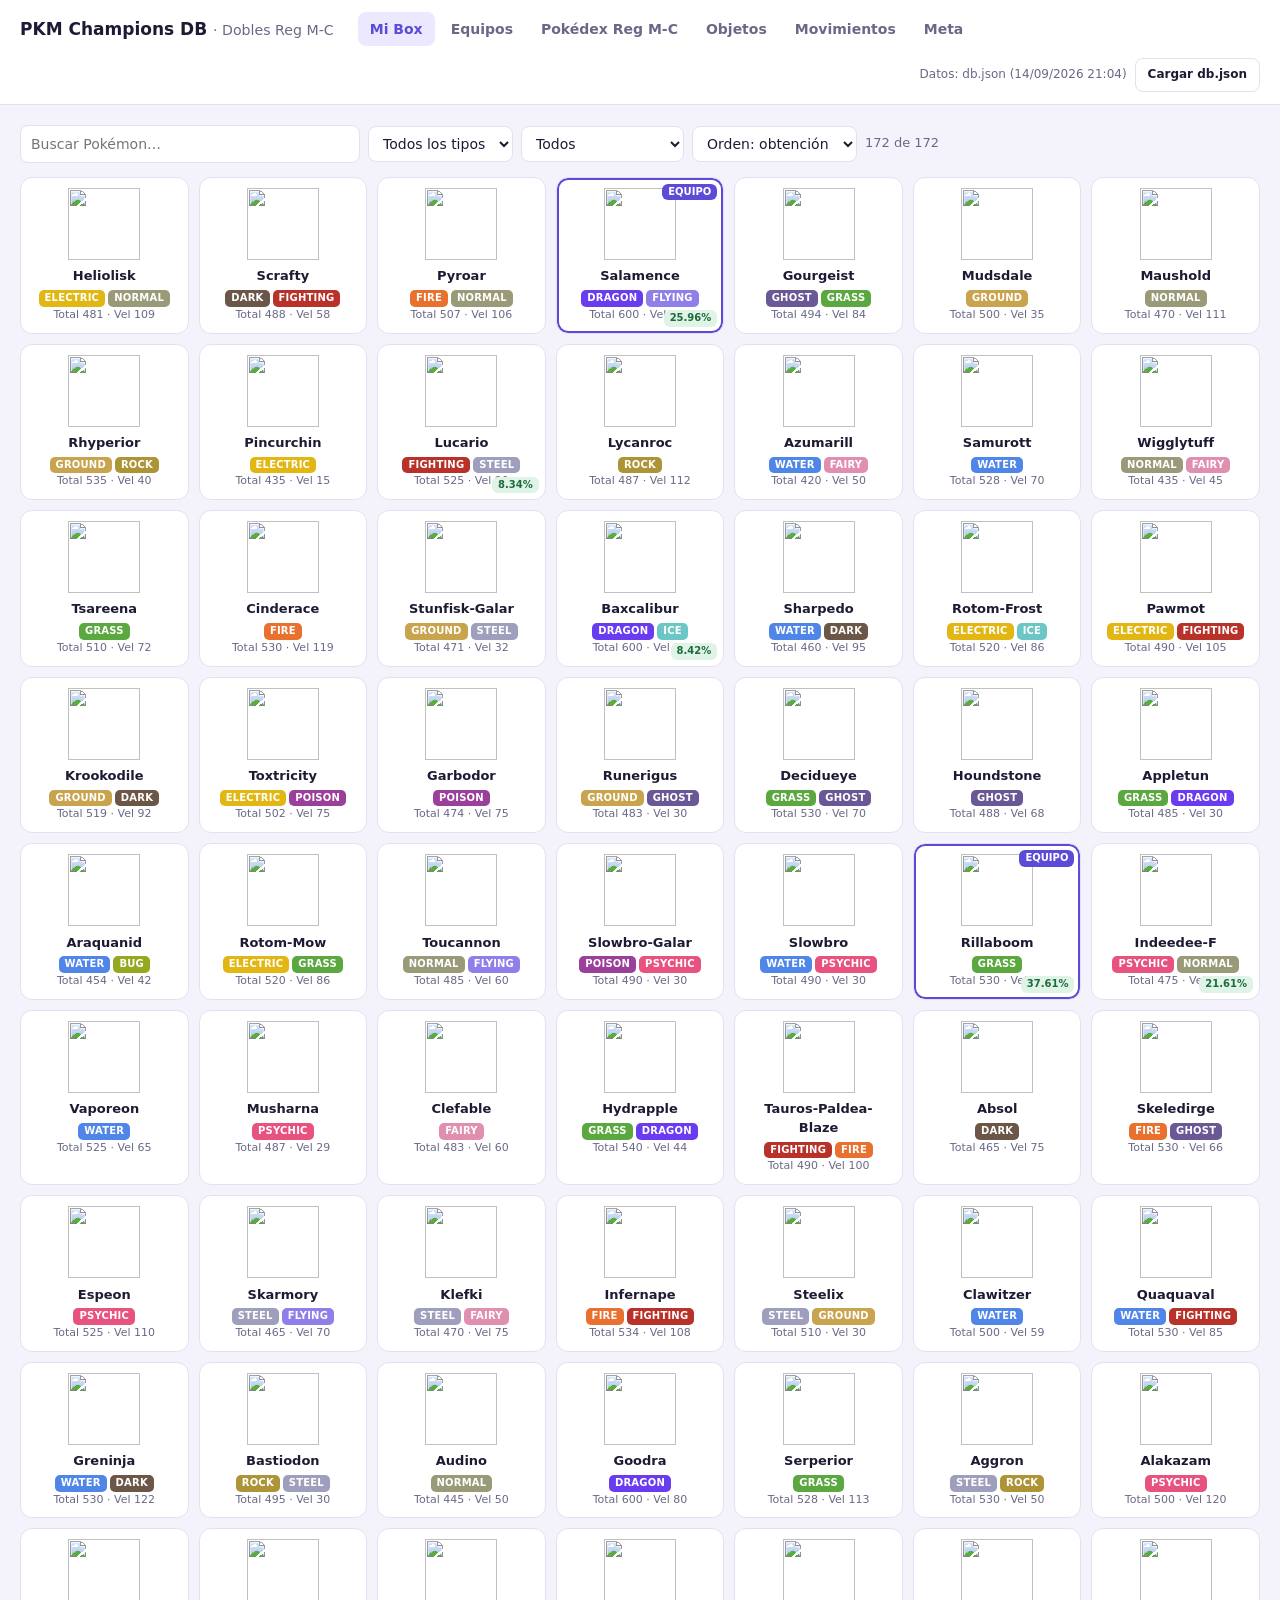
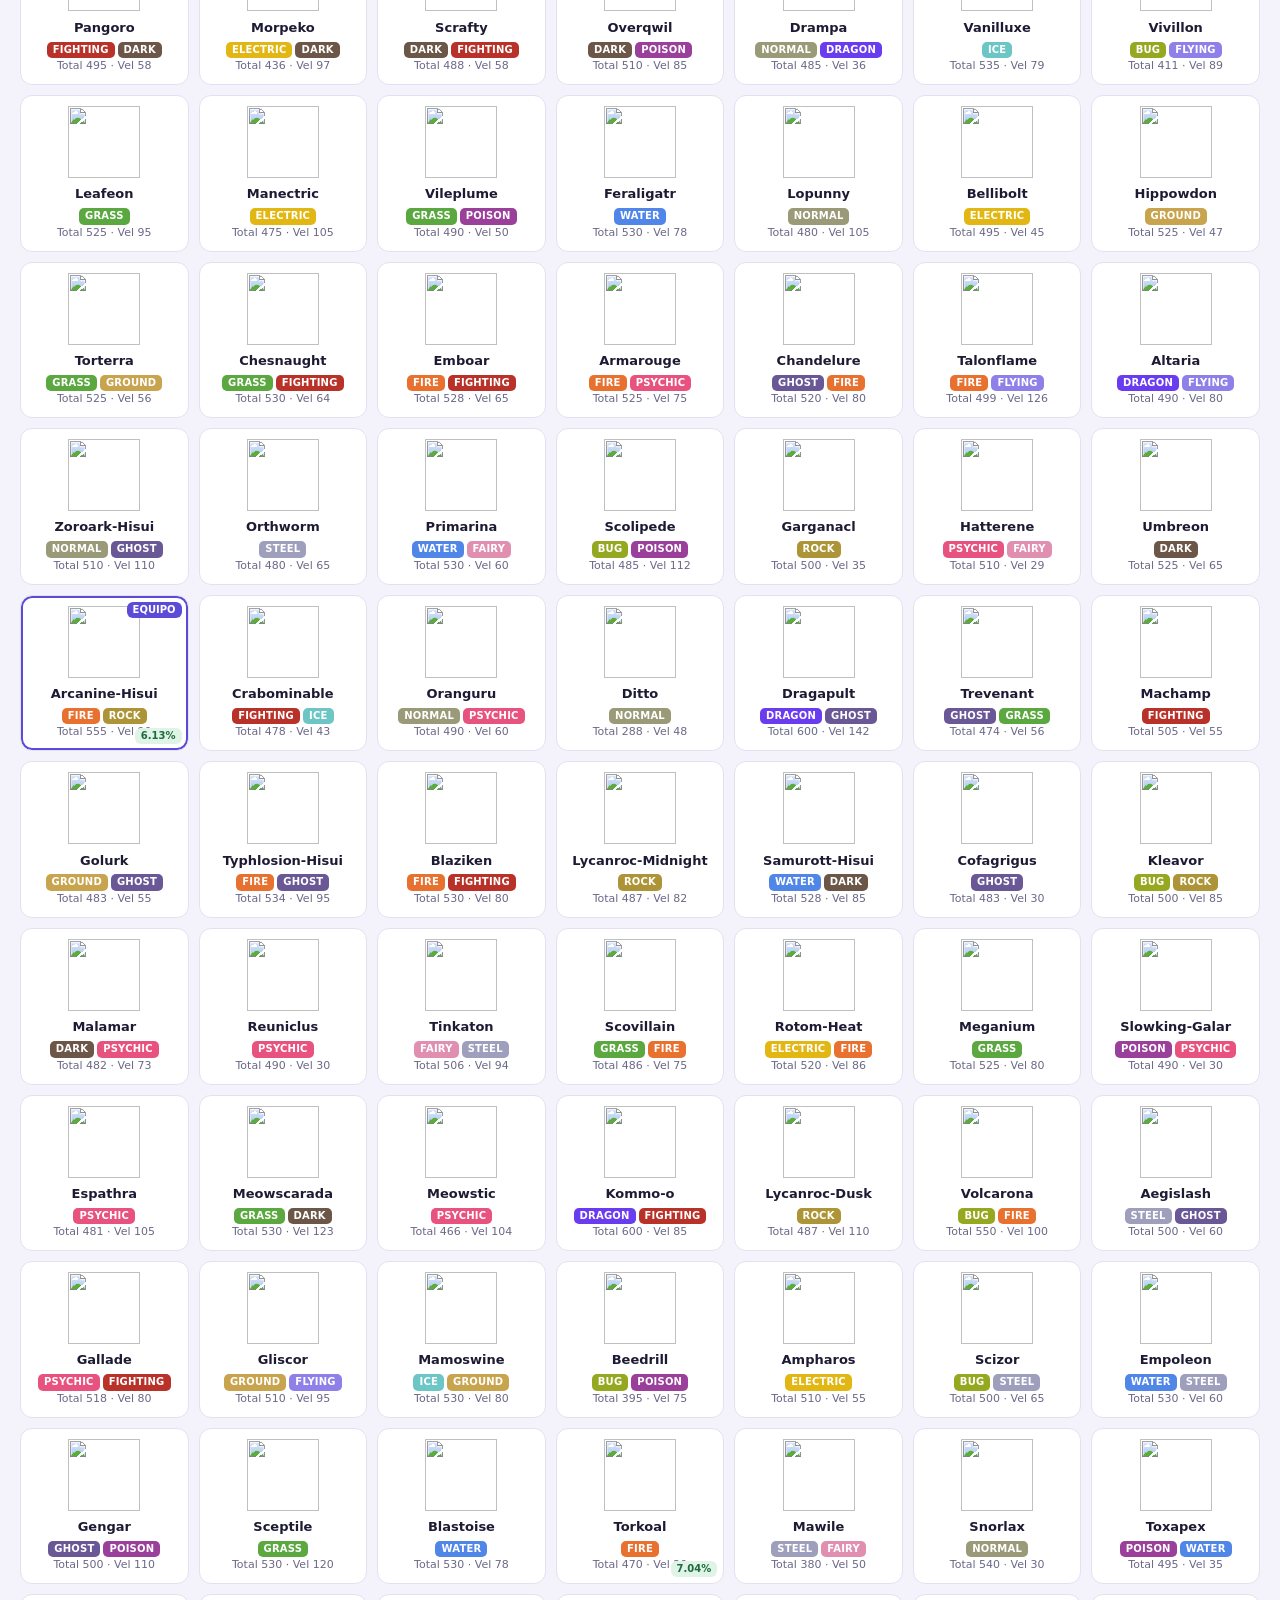
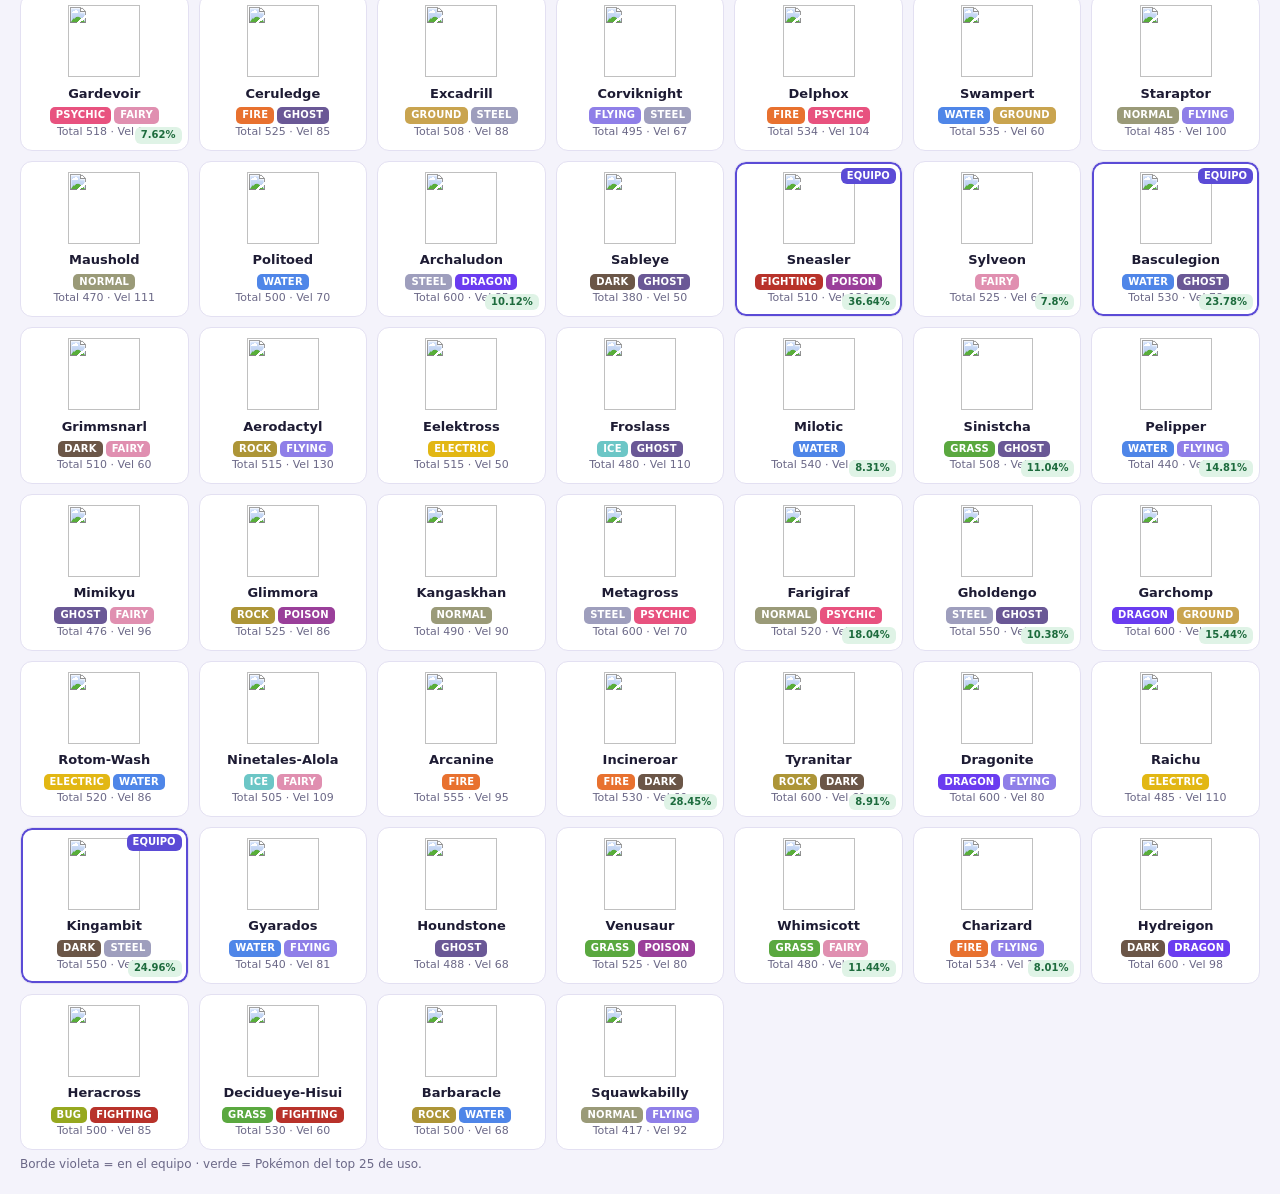
==== index.html @ d97eb6ef "Add index.html for redirection to visor.html" ====
<!doctype html>
  <html lang="es">
  <meta charset="utf-8">
  <title>PKM Champions DB</title>
  <meta http-equiv="refresh" content="0; url=visor.html">
  <link rel="canonical" href="visor.html">
  <p>Redirigiendo a <a href="visor.html">visor.html</a>...</p>
<script>location.replace("visor.html");</script>
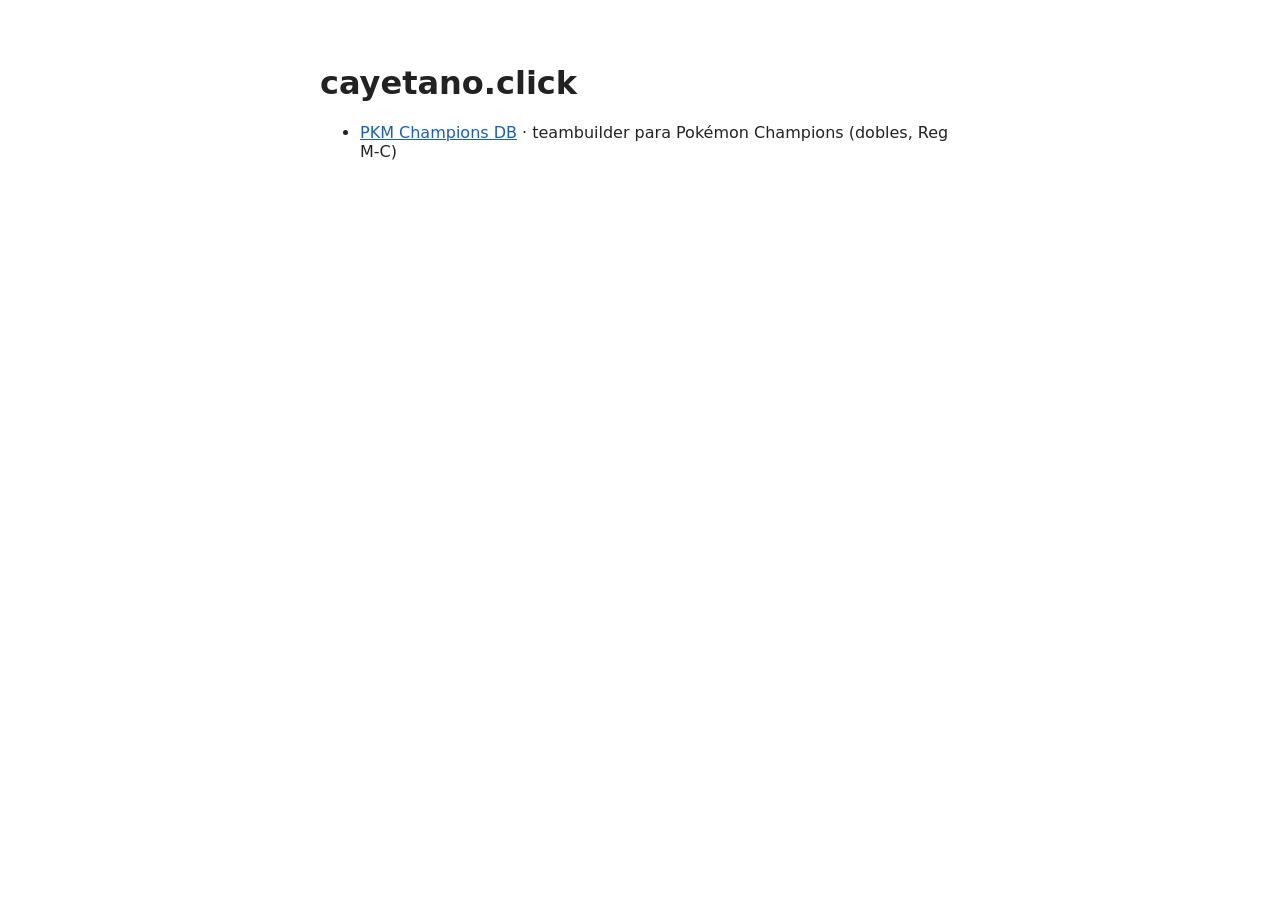
==== commit 4f202464: "Mover el sitio a /pkm para publicarlo en cayetano.click/pkm Todo el visor (visor.html, index.html, d" ====
--- a/index.html
+++ b/index.html
@@ -1,9 +1,13 @@
 <!doctype html>
-  <html lang="es">
-  <meta charset="utf-8">
-  <title>PKM Champions DB</title>
-  <meta http-equiv="refresh" content="0; url=visor.html">
-  <link rel="canonical" href="visor.html">
-  <p>Redirigiendo a <a href="visor.html">visor.html</a>...</p>
-<script>location.replace("visor.html");</script>
-  
+<html lang="es">
+<meta charset="utf-8">
+<meta name="viewport" content="width=device-width, initial-scale=1">
+<title>cayetano.click</title>
+<style>
+  body { font-family: system-ui, sans-serif; max-width: 40rem; margin: 4rem auto; padding: 0 1rem; color: #222; }
+  a { color: #1a5fb4; }
+</style>
+<h1>cayetano.click</h1>
+<ul>
+  <li><a href="pkm/">PKM Champions DB</a> · teambuilder para Pokémon Champions (dobles, Reg M-C)</li>
+</ul>
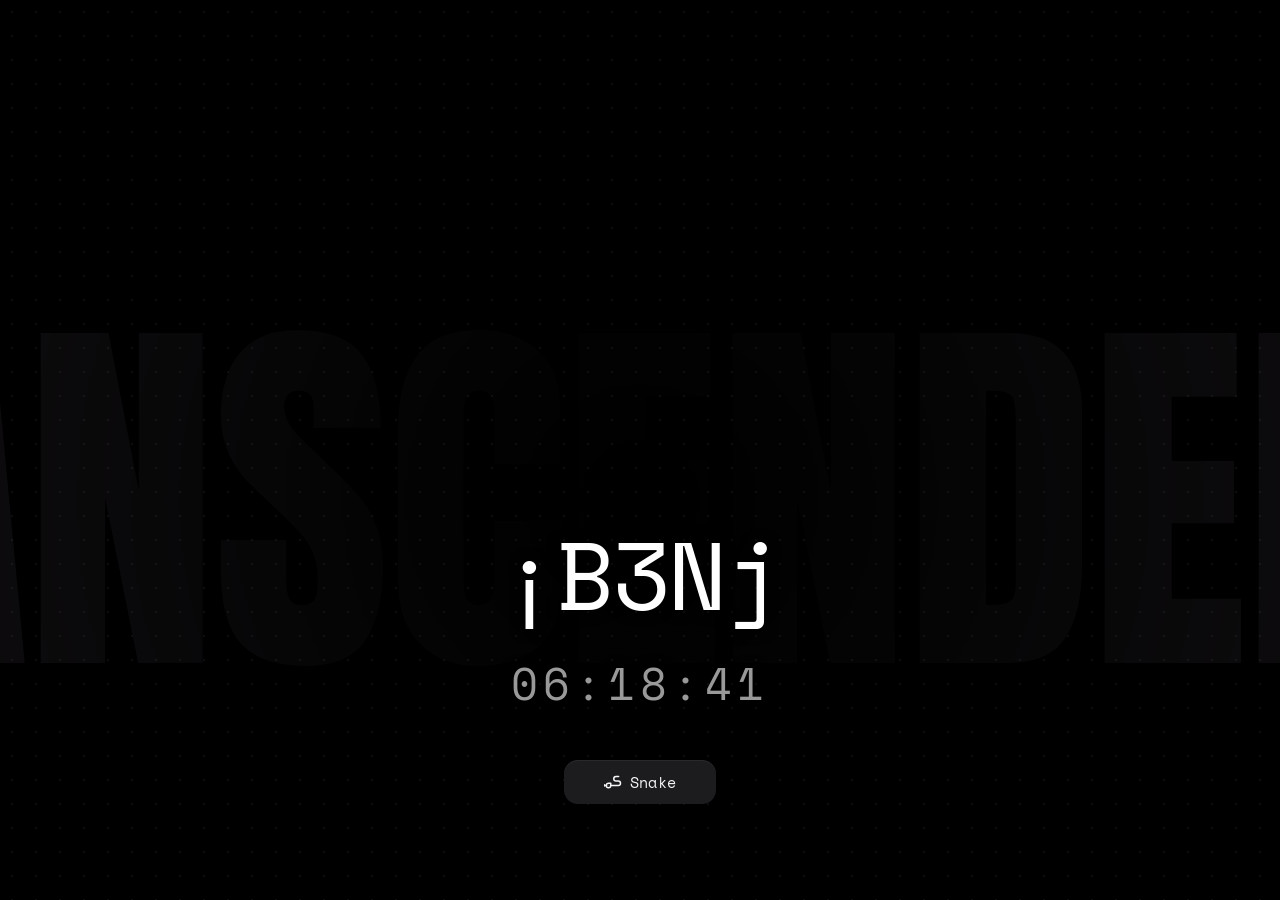
==== commit b331d3b6: "Portada de cayetano.click: hero con saludo, hora y botón a Snake Reemplaza el index.html mínimo por " ====
--- a/index.html
+++ b/index.html
@@ -1,13 +1,631 @@
 <!doctype html>
 <html lang="es">
-<meta charset="utf-8">
-<meta name="viewport" content="width=device-width, initial-scale=1">
-<title>cayetano.click</title>
-<style>
-  body { font-family: system-ui, sans-serif; max-width: 40rem; margin: 4rem auto; padding: 0 1rem; color: #222; }
-  a { color: #1a5fb4; }
-</style>
-<h1>cayetano.click</h1>
-<ul>
-  <li><a href="pkm/">PKM Champions DB</a> · teambuilder para Pokémon Champions (dobles, Reg M-C)</li>
-</ul>
+<head>
+  <meta charset="utf-8">
+  <meta name="viewport" content="width=device-width, initial-scale=1">
+  <title>SynapseX</title>
+  <meta name="description" content="Saludo según la hora local sobre el hero de SynapseX.">
+  <link rel="preconnect" href="https://fonts.googleapis.com">
+  <link rel="preconnect" href="https://fonts.gstatic.com" crossorigin>
+  <link href="https://fonts.googleapis.com/css2?family=Anton+SC&family=Space+Mono:ital,wght@0,400;0,700;1,400;1,700&display=swap" rel="stylesheet">
+  <style>
+    * { margin: 0; padding: 0; box-sizing: border-box; }
+
+    html, body {
+      background: #000;
+      color: #fff;
+      font-family: "Space Mono", monospace;
+      -webkit-font-smoothing: antialiased;
+      -moz-osx-font-smoothing: grayscale;
+      overflow: hidden;
+    }
+
+    /* ---------- Hero ---------- */
+    .hero {
+      position: relative;
+      height: 100vh;
+      height: 100dvh;
+      display: flex;
+      flex-direction: column;
+      padding: 80px 16px 48px;
+      overflow: hidden;
+      background: #000;
+    }
+    @media (min-width: 640px) { .hero { padding: 96px 24px 72px; } }
+    @media (min-width: 768px) { .hero { padding: 96px 32px 96px; } }
+
+    .hero__video {
+      position: absolute;
+      inset: 0;
+      width: 100%;
+      height: 100%;
+      object-fit: cover;
+      z-index: 0;
+      pointer-events: none;
+    }
+
+    /* Sombra inferior para que el texto se lea sobre las zonas claras del video */
+    .hero__shade {
+      position: absolute;
+      inset: 0;
+      background: linear-gradient(to top, rgba(0,0,0,0.82) 0%, rgba(0,0,0,0.4) 38%, rgba(0,0,0,0) 68%);
+      pointer-events: none;
+      z-index: 1;
+    }
+    @media (max-width: 767px) {
+      .hero__shade {
+        background: linear-gradient(to top, rgba(0,0,0,0.94) 0%, rgba(0,0,0,0.75) 40%, rgba(0,0,0,0) 78%);
+      }
+    }
+
+    .hero__grid {
+      position: absolute;
+      inset: 0;
+      background-image: radial-gradient(#ffffff 1px, transparent 1px);
+      background-size: 24px 24px;
+      opacity: 0.05;
+      pointer-events: none;
+      z-index: 1;
+    }
+
+    .hero__mark {
+      position: absolute;
+      left: 50%;
+      top: 50%;
+      transform: translate(-50%, calc(-50% + 50px));
+      font-family: "Anton SC", sans-serif;
+      font-size: clamp(120px, 30vw, 521px);
+      line-height: 1;
+      text-transform: uppercase;
+      letter-spacing: -4px;
+      white-space: nowrap;
+      opacity: 0.10;
+      background: radial-gradient(circle, rgba(142,127,148,0) 0%, #8E7F94 70%);
+      -webkit-background-clip: text;
+      background-clip: text;
+      color: transparent;
+      -webkit-text-fill-color: transparent;
+      pointer-events: none;
+      user-select: none;
+      z-index: 1;
+    }
+
+    /* Todo el contenido entra con un fade de 1s, 800ms después de cargar */
+    .hero__content {
+      position: relative;
+      z-index: 2;
+      display: flex;
+      flex-direction: column;
+      align-items: center;
+      justify-content: flex-end;
+      flex: 1;
+      text-align: center;
+      opacity: 0;
+      transition: opacity 1s ease;
+      text-shadow: 0 1px 14px rgba(0,0,0,0.6);
+    }
+    .hero.is-in .hero__content { opacity: 1; }
+
+    .hero__greet {
+      font-weight: 400;
+      line-height: 0.95;
+      letter-spacing: -0.03em;
+      font-size: clamp(34px, 8vw, 96px);
+      color: #fff;
+      white-space: nowrap;
+      min-height: 0.95em;
+    }
+
+    .hero__time,
+    .hero__cta {
+      opacity: 0;
+      transform: translateY(25px);
+      transition: opacity 0.9s cubic-bezier(0.215, 0.610, 0.355, 1.000) 0.2s,
+                  transform 0.9s cubic-bezier(0.215, 0.610, 0.355, 1.000) 0.2s;
+    }
+    .hero__cta { transition-delay: 0.45s; }
+    .hero.is-in .hero__time,
+    .hero.is-in .hero__cta { opacity: 1; transform: none; }
+
+    .hero__time {
+      margin-top: 24px;
+      font-size: clamp(22px, 4.5vw, 44px);
+      letter-spacing: 0.12em;
+      color: rgba(255,255,255,0.6);
+      font-variant-numeric: tabular-nums;
+    }
+    @media (min-width: 640px) { .hero__time { margin-top: 32px; } }
+
+    .hero__cta { margin-top: 36px; text-shadow: none; }
+    @media (min-width: 640px) { .hero__cta { margin-top: 44px; } }
+
+    @media (prefers-reduced-motion: reduce) {
+      .hero__content, .hero__time, .hero__cta { transition: none; }
+    }
+
+    /* ---------- HoldButton (port a CSS puro de React Bits) ---------- */
+    .hold-button {
+      --hb-radius: 14px;
+      --hb-bg: #27272a;
+      --hb-fill: #5227ff;
+      --hb-text: #f5f5f5;
+      --hb-fill-text: #ffffff;
+      --hb-hold: 2000ms;
+      --hb-release: 200ms;
+      --hb-press: 0.97;
+      --hb-wave: 6px;
+      --hb-w: 0px;
+      --hb-h: 0px;
+      --hb-cycles: 2;
+      --hb-p: 0;
+      --hb-ease-out: cubic-bezier(0.23, 1, 0.32, 1);
+      --hb-shadow: inset 0 1px 0 rgba(255, 255, 255, 0.06);
+      --hb-glow:
+        inset 0 1px 0 rgba(255, 255, 255, 0.06), 0 10px 32px -6px color-mix(in srgb, var(--hb-fill) 70%, transparent);
+
+      position: relative;
+      display: inline-grid;
+      place-items: center;
+      isolation: isolate;
+      margin: 0;
+      border: 0;
+      border-radius: var(--hb-radius);
+      background: var(--hb-bg);
+      color: var(--hb-text);
+      font-family: inherit;
+      font-weight: 500;
+      letter-spacing: 0.01em;
+      line-height: 1;
+      box-shadow: var(--hb-shadow);
+      cursor: pointer;
+      outline: none;
+      user-select: none;
+      -webkit-user-select: none;
+      -webkit-touch-callout: none;
+      -webkit-tap-highlight-color: transparent;
+      touch-action: manipulation;
+      transition:
+        transform 160ms var(--hb-ease-out),
+        background-color 160ms ease,
+        box-shadow var(--hb-release) var(--hb-ease-out);
+    }
+
+    .hold-button--sm { height: 36px; padding: 0 16px; font-size: 13px; }
+    .hold-button--md { height: 44px; padding: 0 22px; font-size: 15px; }
+    .hold-button--lg { height: 52px; padding: 0 28px; font-size: 17px; }
+
+    @media (hover: hover) and (pointer: fine) {
+      .hold-button:not(:disabled):hover {
+        background: color-mix(in srgb, var(--hb-bg) 92%, #fff);
+      }
+    }
+
+    .hold-button[data-phase='holding'][data-input='pointer'] {
+      transform: scale(var(--hb-press));
+    }
+
+    .hold-button[data-glow='true'][data-phase='holding'],
+    .hold-button[data-glow='true'][data-phase='done'] {
+      box-shadow: var(--hb-glow);
+    }
+
+    .hold-button[data-glow='true'][data-phase='holding'] {
+      transition:
+        transform 160ms var(--hb-ease-out),
+        background-color 160ms ease,
+        box-shadow var(--hb-hold) linear;
+    }
+
+    .hold-button:focus-visible {
+      outline: 2px solid var(--hb-fill);
+      outline-offset: 3px;
+    }
+
+    .hold-button:disabled { opacity: 0.5; cursor: default; pointer-events: none; }
+
+    .hold-button__pulse {
+      position: absolute;
+      inset: 0;
+      z-index: 0;
+      border-radius: var(--hb-radius);
+      pointer-events: none;
+      opacity: 0;
+    }
+
+    .hold-button[data-glow='true'][data-phase='done'] .hold-button__pulse {
+      animation: hb-pulse 600ms var(--hb-ease-out) forwards;
+    }
+
+    @keyframes hb-pulse {
+      from { opacity: 1; box-shadow: 0 0 0 0 color-mix(in srgb, var(--hb-fill) 55%, transparent); }
+      to   { opacity: 0; box-shadow: 0 0 0 14px color-mix(in srgb, var(--hb-fill) 0%, transparent); }
+    }
+
+    .hold-button__label {
+      position: relative;
+      z-index: 2;
+      display: grid;
+      place-items: center;
+    }
+
+    .hold-button__label > span {
+      grid-area: 1 / 1;
+      display: inline-flex;
+      align-items: center;
+      gap: 8px;
+      white-space: nowrap;
+      transition: opacity 200ms ease, filter 200ms ease;
+    }
+
+    .hold-button__icon { display: inline-flex; flex: none; }
+    .hold-button__icon > svg { display: block; }
+
+    .hold-button__done { opacity: 0; filter: blur(2px); }
+    .hold-button[data-phase='done'] .hold-button__idle { opacity: 0; filter: blur(2px); }
+    .hold-button[data-phase='done'] .hold-button__done { opacity: 1; filter: blur(0); }
+
+    .hold-button__clip {
+      position: absolute;
+      inset: 0;
+      z-index: 3;
+      clip-path: inset(0 round var(--hb-radius));
+      pointer-events: none;
+    }
+
+    .hold-button__fill {
+      position: absolute;
+      inset: 0;
+      display: grid;
+      place-items: center;
+      background: var(--hb-fill);
+      color: var(--hb-fill-text);
+      clip-path: inset(
+        0 calc((1 - var(--hb-p)) * (100% + 0.75 * var(--hb-wave)) - var(--hb-p) * 0.25 * var(--hb-wave)) 0 0
+      );
+    }
+
+    .hold-button[data-direction='up'] .hold-button__fill {
+      clip-path: inset(
+        calc((1 - var(--hb-p)) * (100% + 0.75 * var(--hb-wave)) - var(--hb-p) * 0.25 * var(--hb-wave)) 0 0 0
+      );
+    }
+
+    .hold-button__crest {
+      position: absolute;
+      inset: 0;
+      display: grid;
+      place-items: center;
+      background: var(--hb-fill);
+      color: var(--hb-fill-text);
+      -webkit-mask-image: url("data:image/svg+xml,%3Csvg xmlns='http://www.w3.org/2000/svg' width='20' height='200' viewBox='0 0 20 200' preserveAspectRatio='none'%3E%3Cpath d='M0 0H10C18 8 18 25.3 10 33.3S2 58.7 10 66.7S18 92 10 100S2 125.3 10 133.3S18 158.7 10 166.7S2 192 10 200H0Z'/%3E%3C/svg%3E");
+      mask-image: url("data:image/svg+xml,%3Csvg xmlns='http://www.w3.org/2000/svg' width='20' height='200' viewBox='0 0 20 200' preserveAspectRatio='none'%3E%3Cpath d='M0 0H10C18 8 18 25.3 10 33.3S2 58.7 10 66.7S18 92 10 100S2 125.3 10 133.3S18 158.7 10 166.7S2 192 10 200H0Z'/%3E%3C/svg%3E");
+      -webkit-mask-repeat: repeat-y;
+      mask-repeat: repeat-y;
+      -webkit-mask-size: var(--hb-wave) calc(var(--hb-h) * 2);
+      mask-size: var(--hb-wave) calc(var(--hb-h) * 2);
+      -webkit-mask-position-x: calc(-1 * var(--hb-wave) + var(--hb-p) * (var(--hb-w) + var(--hb-wave)));
+      mask-position-x: calc(-1 * var(--hb-wave) + var(--hb-p) * (var(--hb-w) + var(--hb-wave)));
+      -webkit-mask-position-y: calc(-1 * var(--hb-p) * var(--hb-cycles) * var(--hb-h));
+      mask-position-y: calc(-1 * var(--hb-p) * var(--hb-cycles) * var(--hb-h));
+    }
+
+    .hold-button[data-direction='up'] .hold-button__crest {
+      -webkit-mask-image: url("data:image/svg+xml,%3Csvg xmlns='http://www.w3.org/2000/svg' width='200' height='20' viewBox='0 0 200 20' preserveAspectRatio='none'%3E%3Cpath d='M0 20V10C12 2 38 2 50 10S88 18 100 10S138 2 150 10S188 18 200 10V20Z'/%3E%3C/svg%3E");
+      mask-image: url("data:image/svg+xml,%3Csvg xmlns='http://www.w3.org/2000/svg' width='200' height='20' viewBox='0 0 200 20' preserveAspectRatio='none'%3E%3Cpath d='M0 20V10C12 2 38 2 50 10S88 18 100 10S138 2 150 10S188 18 200 10V20Z'/%3E%3C/svg%3E");
+      -webkit-mask-repeat: repeat-x;
+      mask-repeat: repeat-x;
+      -webkit-mask-size: calc(var(--hb-w) * 2) var(--hb-wave);
+      mask-size: calc(var(--hb-w) * 2) var(--hb-wave);
+      -webkit-mask-position-x: calc(-1 * var(--hb-p) * var(--hb-cycles) * var(--hb-w));
+      mask-position-x: calc(-1 * var(--hb-p) * var(--hb-cycles) * var(--hb-w));
+      -webkit-mask-position-y: calc(var(--hb-h) - var(--hb-p) * (var(--hb-h) + var(--hb-wave)));
+      mask-position-y: calc(var(--hb-h) - var(--hb-p) * (var(--hb-h) + var(--hb-wave)));
+    }
+
+    .hold-button__label--fill { z-index: auto; }
+
+    .hold-button__sr {
+      position: absolute;
+      width: 1px;
+      height: 1px;
+      overflow: hidden;
+      clip-path: inset(50%);
+      white-space: nowrap;
+    }
+
+    @media (prefers-contrast: more) {
+      .hold-button { outline: 1px solid var(--hb-text); }
+    }
+
+    @media (prefers-reduced-motion: reduce) {
+      .hold-button {
+        transition: background-color 160ms ease, box-shadow var(--hb-release) ease;
+        transform: none !important;
+      }
+      .hold-button__fill,
+      .hold-button[data-direction='up'] .hold-button__fill {
+        clip-path: inset(0);
+        opacity: 0;
+        transition: opacity var(--hb-release) ease;
+      }
+      .hold-button__crest { display: none; }
+      .hold-button[data-phase='holding'] .hold-button__fill,
+      .hold-button[data-phase='done'] .hold-button__fill {
+        opacity: 1;
+        transition: opacity var(--hb-hold) linear;
+      }
+      .hold-button__pulse { animation: none !important; }
+      .hold-button__label > span { transition: opacity 200ms ease; filter: none !important; }
+    }
+  </style>
+</head>
+<body>
+  <section class="hero" id="hero">
+    <video class="hero__video" id="heroVideo" muted playsinline preload="auto"
+      src="https://d8j0ntlcm91z4.cloudfront.net/user_38xzZboKViGWJOttwIXH07lWA1P/hf_20260622_083515_290e5a10-0b95-41af-a5e2-32b6389baa4d.mp4"></video>
+
+    <div class="hero__shade" aria-hidden="true"></div>
+    <div class="hero__grid" aria-hidden="true"></div>
+    <div class="hero__mark" aria-hidden="true">Transcendence</div>
+
+    <div class="hero__content">
+      <h1 class="hero__greet" id="greeting" aria-live="polite">&nbsp;</h1>
+      <time class="hero__time" id="clock"></time>
+      <div class="hero__cta">
+        <button type="button" id="snakeButton" class="hold-button hold-button--md"
+          data-phase="idle" data-direction="right" data-glow="true" aria-describedby="snakeHint"
+          style="--hb-radius:14px; --hb-bg:#1c1c1f; --hb-fill:#166534; --hb-text:#f5f5f5; --hb-fill-text:#ffffff; --hb-hold:2000ms; --hb-cycles:1.8182; --hb-release:200ms; --hb-press:0.97; --hb-wave:6px;">
+          <span class="hold-button__pulse" aria-hidden="true"></span>
+          <span class="hold-button__label" data-labels></span>
+          <span class="hold-button__clip" aria-hidden="true">
+            <span class="hold-button__fill"><span class="hold-button__label hold-button__label--fill" data-labels></span></span>
+            <span class="hold-button__crest" aria-hidden="true"><span class="hold-button__label hold-button__label--fill" data-labels></span></span>
+          </span>
+          <span id="snakeHint" class="hold-button__sr">Mantené presionado 2 segundos para abrir Snake</span>
+        </button>
+      </div>
+    </div>
+  </section>
+
+  <script>
+    /* ====== A dónde manda el botón ====== */
+    var SNAKE_URL = 'https://script.google.com/macros/s/REEMPLAZAR_POR_EL_ID_DEL_DEPLOY/exec';
+
+    (function () {
+      var reduceMotion = window.matchMedia && window.matchMedia('(prefers-reduced-motion: reduce)').matches;
+
+      /* ---------- Saludo según la hora local ---------- */
+      function buildGreeting() {
+        var h = new Date().getHours();
+        if (h >= 6 && h < 12) return '¡Buenos días!';
+        if (h >= 12 && h < 20) return '¡Buenas tardes!';
+        return '¡Buenas noches!';
+      }
+
+      /* ---------- Reloj ---------- */
+      var clockEl = document.getElementById('clock');
+      function pad(n) { return (n < 10 ? '0' : '') + n; }
+      function tick() {
+        var d = new Date();
+        var hhmm = pad(d.getHours()) + ':' + pad(d.getMinutes());
+        clockEl.textContent = hhmm + ':' + pad(d.getSeconds());
+        clockEl.setAttribute('datetime', hhmm);
+      }
+      tick();
+      setInterval(tick, 1000);
+
+      /* ---------- ScrambleIn: revela de izquierda a derecha ---------- */
+      var CHARS = 'ABCDEFGHIJKLMNOPQRSTUVWXYZabcdefghijklmnopqrstuvwxyz0123456789!@#$%^&*()_+~|}{[]:;?><';
+      function randomChar() { return CHARS.charAt(Math.floor(Math.random() * CHARS.length)); }
+
+      function scrambleIn(el, text, delay) {
+        el.textContent = ' ';
+        if (reduceMotion) { el.textContent = text; return; }
+        setTimeout(function () {
+          var reveal = 0;
+          var timer = setInterval(function () {
+            reveal += 0.5;
+            var cursor = Math.floor(reveal);
+            if (cursor >= text.length) {
+              el.textContent = text;
+              clearInterval(timer);
+              return;
+            }
+            var out = '';
+            for (var i = 0; i < text.length; i++) {
+              var c = text.charAt(i);
+              if (c === ' ') out += ' ';
+              else if (i < cursor) out += c;
+              else if (i < cursor + 3) out += randomChar();
+            }
+            el.textContent = out || ' ';
+          }, 25);
+        }, delay);
+      }
+
+      /* ---------- Video scrubeado con el movimiento horizontal ---------- */
+      var video = document.getElementById('heroVideo');
+      var SENSITIVITY = 0.8;
+      var target = 0, seeking = false, lastX = null;
+
+      function clamp(t) {
+        var max = Math.max(0, (video.duration || 0) - 0.05);
+        return Math.min(max, Math.max(0, t));
+      }
+      function seek() {
+        if (seeking || !isFinite(video.duration)) return;
+        var t = clamp(target);
+        if (Math.abs(video.currentTime - t) < 0.01) return;
+        seeking = true;
+        video.currentTime = t;
+      }
+      video.addEventListener('seeked', function () { seeking = false; seek(); });
+      video.addEventListener('loadedmetadata', function () { video.pause(); video.currentTime = 0; });
+      video.addEventListener('play', function () { video.pause(); });
+
+      function onMove(x) {
+        if (lastX !== null && isFinite(video.duration)) {
+          var dx = x - lastX;
+          target = clamp(target + (dx / window.innerWidth) * video.duration * SENSITIVITY);
+          seek();
+        }
+        lastX = x;
+      }
+      window.addEventListener('mousemove', function (e) { onMove(e.clientX); });
+      document.addEventListener('mouseleave', function () { lastX = null; });
+      window.addEventListener('touchmove', function (e) { onMove(e.touches[0].clientX); }, { passive: true });
+      window.addEventListener('touchend', function () { lastX = null; });
+
+      /* ---------- Entrada: 800ms de espera, luego fade + scramble ---------- */
+      var hero = document.getElementById('hero');
+      var greetingEl = document.getElementById('greeting');
+
+      setTimeout(function () {
+        hero.classList.add('is-in');
+        scrambleIn(greetingEl, buildGreeting(), 200);
+      }, 800);
+
+      /* Si la pestaña queda abierta, el saludo cambia con la franja horaria */
+      setInterval(function () {
+        var g = buildGreeting();
+        if (hero.classList.contains('is-in') && greetingEl.textContent !== g) scrambleIn(greetingEl, g, 0);
+      }, 60000);
+
+      /* ---------- HoldButton: mantener presionado para ir a Snake ---------- */
+      var SNAKE_ICON =
+        '<svg viewBox="0 0 24 24" width="18" height="18" fill="none" stroke="currentColor" stroke-width="2" stroke-linecap="round" stroke-linejoin="round" aria-hidden="true">' +
+        '<path d="M19.5 4.5h-3.5a3 3 0 0 0 0 6h3a3 3 0 0 1 0 6H9"/>' +
+        '<path d="M9 16.5a3 3 0 0 1-3 3 3 3 0 0 1-3-3 3 3 0 0 1 3-3h3z"/>' +
+        '<circle cx="5.2" cy="15.9" r="0.6" fill="currentColor" stroke="none"/>' +
+        '<path d="M3 16.5H1.2M1.2 16.5l-0.8-0.7M1.2 16.5l-0.8 0.7"/>' +
+        '</svg>';
+
+      var LABELS =
+        '<span class="hold-button__idle"><span class="hold-button__icon">' + SNAKE_ICON + '</span>Snake</span>' +
+        '<span class="hold-button__done" aria-hidden="true"><span class="hold-button__icon">' + SNAKE_ICON + '</span>Abriendo…</span>';
+
+      holdButton(document.getElementById('snakeButton'), {
+        holdTime: 2000,
+        releaseTime: 200,
+        resetAfter: 0,
+        onHold: function () {
+          setTimeout(function () { window.location.href = SNAKE_URL; }, 450);
+        }
+      });
+
+      function holdButton(button, opts) {
+        var TAP_MS = 250, HIT_PAD = 10;
+        var holdTime = opts.holdTime, releaseTime = opts.releaseTime, resetAfter = opts.resetAfter;
+        var phase = 'idle', input = null;
+        var gesture = { pointerId: null, start: 0, rect: null };
+        var timers = { complete: 0, reset: 0 };
+        var motion = { raf: 0, p: 0, from: 0, to: 0, start: 0 };
+        var LINEAR = function (t) { return t; };
+        var EASE_OUT = function (t) { return 1 - Math.pow(1 - t, 3); };
+
+        Array.prototype.forEach.call(button.querySelectorAll('[data-labels]'), function (el) { el.innerHTML = LABELS; });
+
+        function go(next, kind) {
+          phase = next; input = kind || null;
+          button.setAttribute('data-phase', next);
+          if (input) button.setAttribute('data-input', input); else button.removeAttribute('data-input');
+          var idle = button.querySelector('.hold-button__label > .hold-button__idle');
+          var done = button.querySelector('.hold-button__label > .hold-button__done');
+          if (idle) idle.setAttribute('aria-hidden', next === 'done' ? 'true' : 'false');
+          if (done) done.setAttribute('aria-hidden', next !== 'done' ? 'true' : 'false');
+        }
+        function clearTimers() { clearTimeout(timers.complete); clearTimeout(timers.reset); }
+
+        function drive(to, duration, ease) {
+          cancelAnimationFrame(motion.raf);
+          motion.from = motion.p; motion.to = to; motion.start = performance.now();
+          var step = function (now) {
+            var t = duration > 0 ? Math.min(1, (now - motion.start) / duration) : 1;
+            motion.p = motion.from + (motion.to - motion.from) * ease(t);
+            button.style.setProperty('--hb-p', motion.p.toFixed(4));
+            if (t < 1) { motion.raf = requestAnimationFrame(step); return; }
+            motion.raf = 0;
+            if (motion.to === 1) complete();
+          };
+          motion.raf = requestAnimationFrame(step);
+        }
+
+        function complete() {
+          if (phase !== 'holding') return;
+          if (performance.now() - gesture.start < holdTime - 50) return;
+          clearTimers();
+          go('done', input);
+          if (opts.onHold) opts.onHold();
+          if (resetAfter > 0) {
+            timers.reset = setTimeout(function () { go('idle'); drive(0, releaseTime, EASE_OUT); }, resetAfter);
+          }
+        }
+
+        function begin(kind) {
+          if (button.disabled || phase !== 'idle') return false;
+          gesture.start = performance.now();
+          gesture.rect = button.getBoundingClientRect();
+          go('holding', kind);
+          drive(1, holdTime, LINEAR);
+          timers.complete = setTimeout(complete, holdTime + 100);
+          return true;
+        }
+
+        function release(drifted) {
+          if (phase !== 'holding') return;
+          clearTimers();
+          var held = performance.now() - gesture.start;
+          go('idle');
+          drive(0, releaseTime, EASE_OUT);
+          if (!drifted && held < TAP_MS && opts.onTap) opts.onTap();
+        }
+
+        function endPointer(e, drifted) {
+          if (e.pointerId !== gesture.pointerId) return;
+          gesture.pointerId = null;
+          try { if (button.hasPointerCapture(e.pointerId)) button.releasePointerCapture(e.pointerId); } catch (err) {}
+          release(drifted);
+        }
+
+        button.addEventListener('pointerdown', function (e) {
+          if (e.button !== 0 || !e.isPrimary || gesture.pointerId !== null) return;
+          if (!begin('pointer')) return;
+          gesture.pointerId = e.pointerId;
+          try { button.setPointerCapture(e.pointerId); } catch (err) {}
+        });
+        button.addEventListener('pointermove', function (e) {
+          if (e.pointerId !== gesture.pointerId || !gesture.rect) return;
+          var r = gesture.rect;
+          var out = e.clientX < r.left - HIT_PAD || e.clientX > r.right + HIT_PAD ||
+                    e.clientY < r.top - HIT_PAD || e.clientY > r.bottom + HIT_PAD;
+          if (out) endPointer(e, true);
+        });
+        button.addEventListener('pointerup', function (e) { endPointer(e, false); });
+        button.addEventListener('pointercancel', function (e) { endPointer(e, true); });
+        button.addEventListener('lostpointercapture', function (e) { endPointer(e, true); });
+        button.addEventListener('pointerleave', function (e) { if (e.pointerType !== 'touch') endPointer(e, true); });
+        button.addEventListener('contextmenu', function (e) { e.preventDefault(); });
+
+        button.addEventListener('keydown', function (e) {
+          if (e.key === 'Escape') { if (input === 'key') release(true); return; }
+          if (e.key === ' ' || e.key === 'Enter') { e.preventDefault(); if (!e.repeat) begin('key'); }
+        });
+        button.addEventListener('keyup', function (e) {
+          if (e.key === ' ' || e.key === 'Enter') { e.preventDefault(); if (input === 'key') release(false); }
+        });
+
+        window.addEventListener('blur', function () { release(true); });
+        document.addEventListener('visibilitychange', function () { if (document.hidden) release(true); });
+
+        function measure() {
+          button.style.setProperty('--hb-w', button.offsetWidth + 'px');
+          button.style.setProperty('--hb-h', button.offsetHeight + 'px');
+        }
+        measure();
+        if (window.ResizeObserver) new ResizeObserver(measure).observe(button);
+        if (document.fonts && document.fonts.ready) document.fonts.ready.then(measure);
+      }
+    })();
+  </script>
+</body>
+</html>
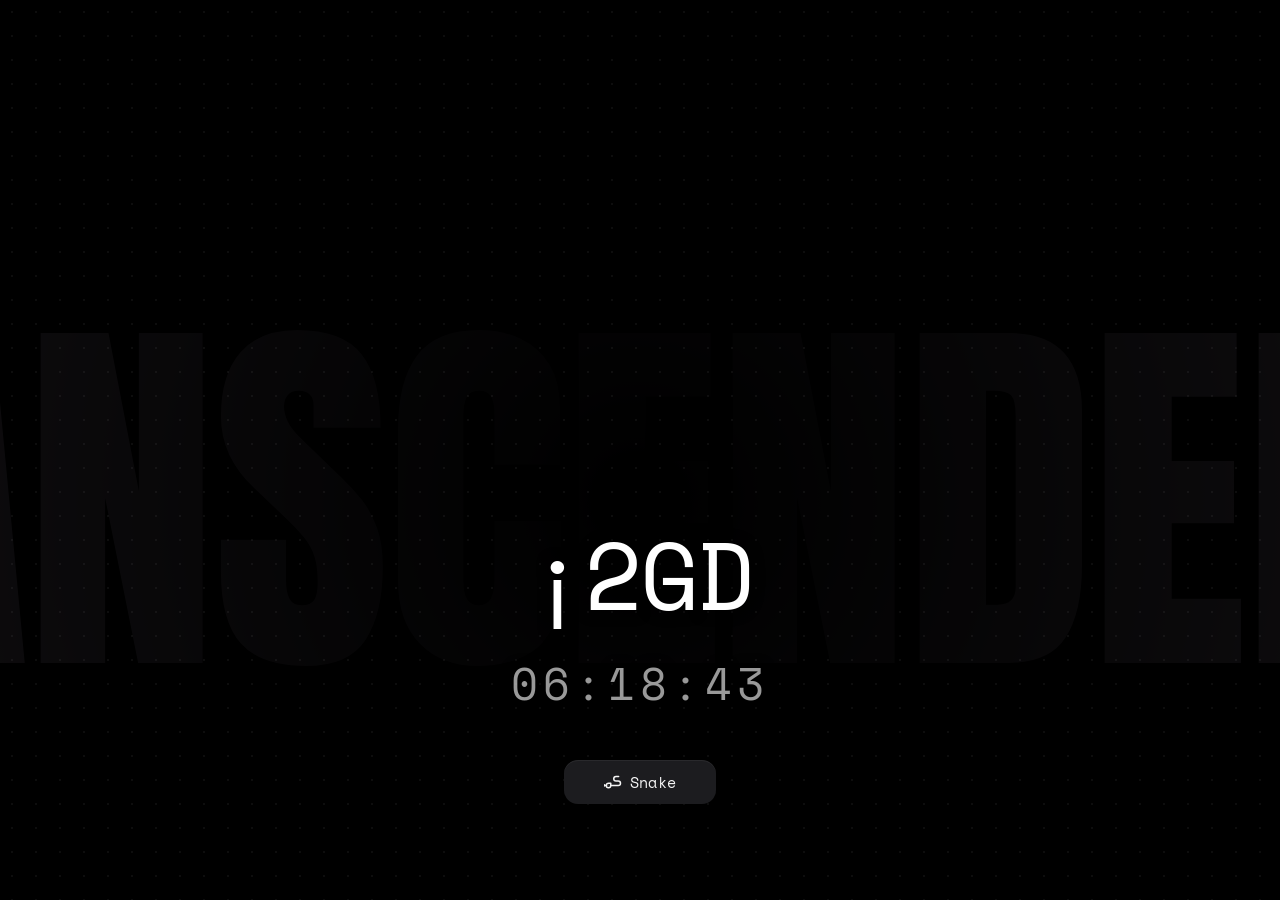
==== commit 77ab2209: "Portada: el botón Snake apunta a /snake/ Co-Authored-By: Claude Fable 5.1 <noreply@anthropic.com>" ====
--- a/index.html
+++ b/index.html
@@ -389,7 +389,7 @@
 
   <script>
     /* ====== A dónde manda el botón ====== */
-    var SNAKE_URL = 'https://script.google.com/macros/s/REEMPLAZAR_POR_EL_ID_DEL_DEPLOY/exec';
+    var SNAKE_URL = 'snake/';   /* https://cayetano.click/snake/ */
 
     (function () {
       var reduceMotion = window.matchMedia && window.matchMedia('(prefers-reduced-motion: reduce)').matches;
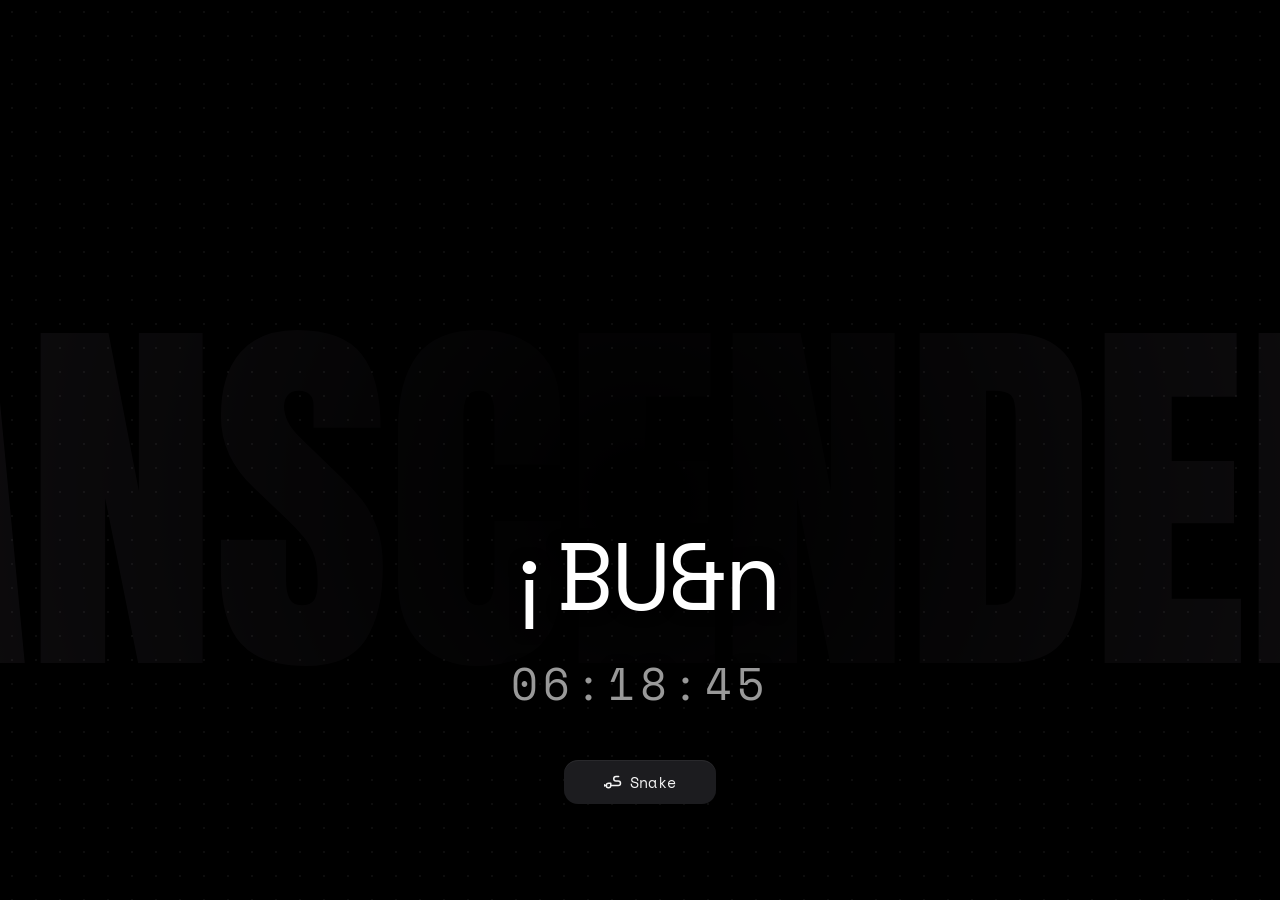
==== commit 37ff6647: "Portada: título de pestaña Cayetano Co-Authored-By: Claude Fable 5.1 <noreply@anthropic.com>" ====
--- a/index.html
+++ b/index.html
@@ -3,8 +3,8 @@
 <head>
   <meta charset="utf-8">
   <meta name="viewport" content="width=device-width, initial-scale=1">
-  <title>SynapseX</title>
-  <meta name="description" content="Saludo según la hora local sobre el hero de SynapseX.">
+  <title>Cayetano</title>
+  <meta name="description" content="cayetano.click: saludo según la hora local y acceso a Snake.">
   <link rel="preconnect" href="https://fonts.googleapis.com">
   <link rel="preconnect" href="https://fonts.gstatic.com" crossorigin>
   <link href="https://fonts.googleapis.com/css2?family=Anton+SC&family=Space+Mono:ital,wght@0,400;0,700;1,400;1,700&display=swap" rel="stylesheet">
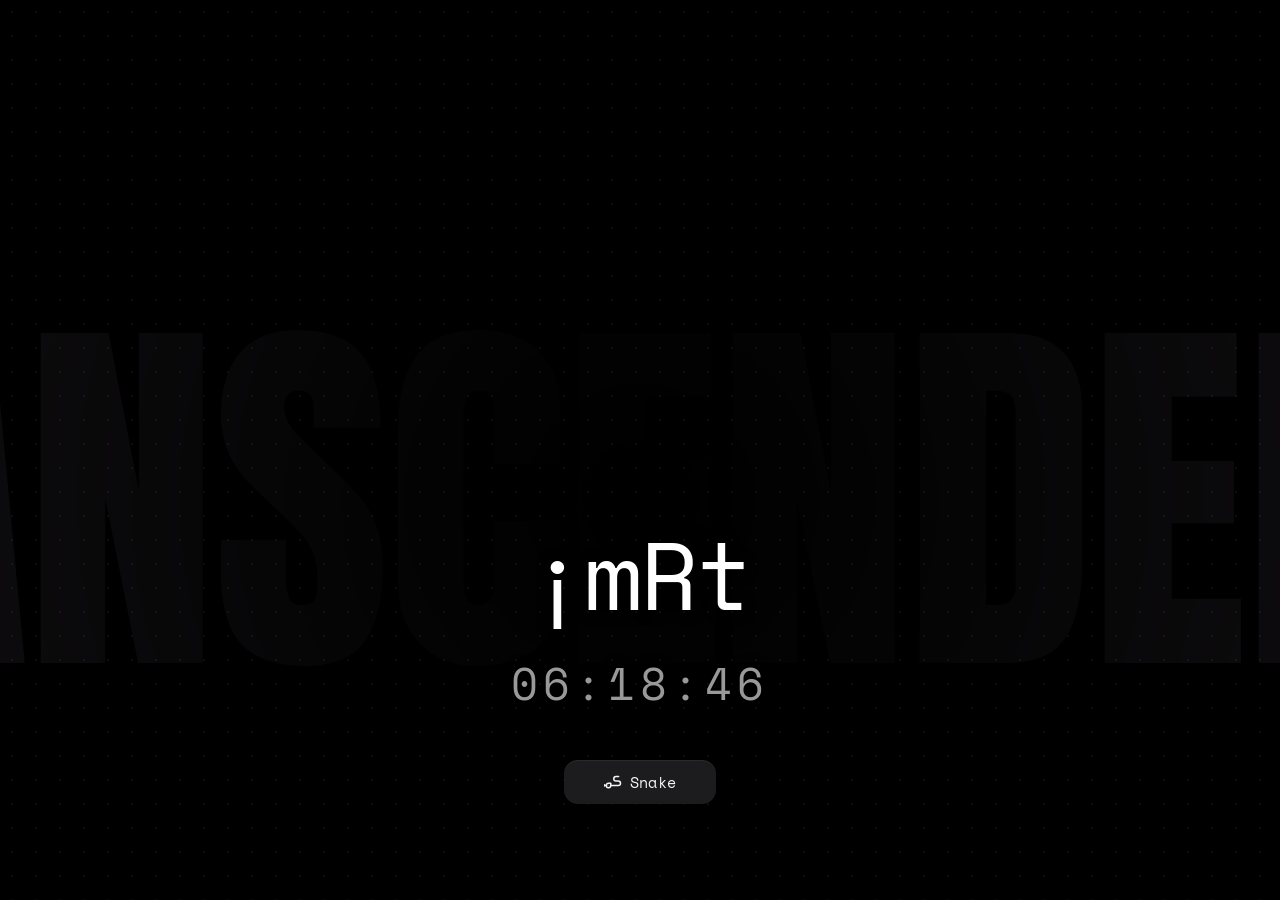
==== commit 92af7758: "Portada: la llama sigue la posición del mouse (scrub absoluto) Antes el scrub acumulaba desplazamien" ====
--- a/index.html
+++ b/index.html
@@ -443,38 +443,40 @@
         }, delay);
       }
 
-      /* ---------- Video scrubeado con el movimiento horizontal ---------- */
+      /* ---------- Video scrubeado por la posición horizontal del puntero ----------
+         Mapeo absoluto: borde izquierdo = inicio (mira a la izquierda), centro = de frente,
+         borde derecho = final (mira a la derecha). Encadena seeks con 'seeked'. */
       var video = document.getElementById('heroVideo');
-      var SENSITIVITY = 0.8;
-      var target = 0, seeking = false, lastX = null;
+      var target = null, seeking = false;
 
       function clamp(t) {
         var max = Math.max(0, (video.duration || 0) - 0.05);
         return Math.min(max, Math.max(0, t));
       }
       function seek() {
-        if (seeking || !isFinite(video.duration)) return;
+        if (seeking || target === null || !isFinite(video.duration)) return;
         var t = clamp(target);
         if (Math.abs(video.currentTime - t) < 0.01) return;
         seeking = true;
         video.currentTime = t;
       }
       video.addEventListener('seeked', function () { seeking = false; seek(); });
-      video.addEventListener('loadedmetadata', function () { video.pause(); video.currentTime = 0; });
+      video.addEventListener('loadedmetadata', function () {
+        video.pause();
+        if (target === null) target = video.duration / 2;   /* de frente hasta que se mueva el mouse */
+        seek();
+      });
       video.addEventListener('play', function () { video.pause(); });
 
       function onMove(x) {
-        if (lastX !== null && isFinite(video.duration)) {
-          var dx = x - lastX;
-          target = clamp(target + (dx / window.innerWidth) * video.duration * SENSITIVITY);
-          seek();
-        }
-        lastX = x;
+        if (!isFinite(video.duration) || !window.innerWidth) return;
+        var frac = Math.min(1, Math.max(0, x / window.innerWidth));
+        target = frac * video.duration;
+        seek();
       }
       window.addEventListener('mousemove', function (e) { onMove(e.clientX); });
-      document.addEventListener('mouseleave', function () { lastX = null; });
       window.addEventListener('touchmove', function (e) { onMove(e.touches[0].clientX); }, { passive: true });
-      window.addEventListener('touchend', function () { lastX = null; });
+      window.addEventListener('touchstart', function (e) { onMove(e.touches[0].clientX); }, { passive: true });
 
       /* ---------- Entrada: 800ms de espera, luego fade + scramble ---------- */
       var hero = document.getElementById('hero');
